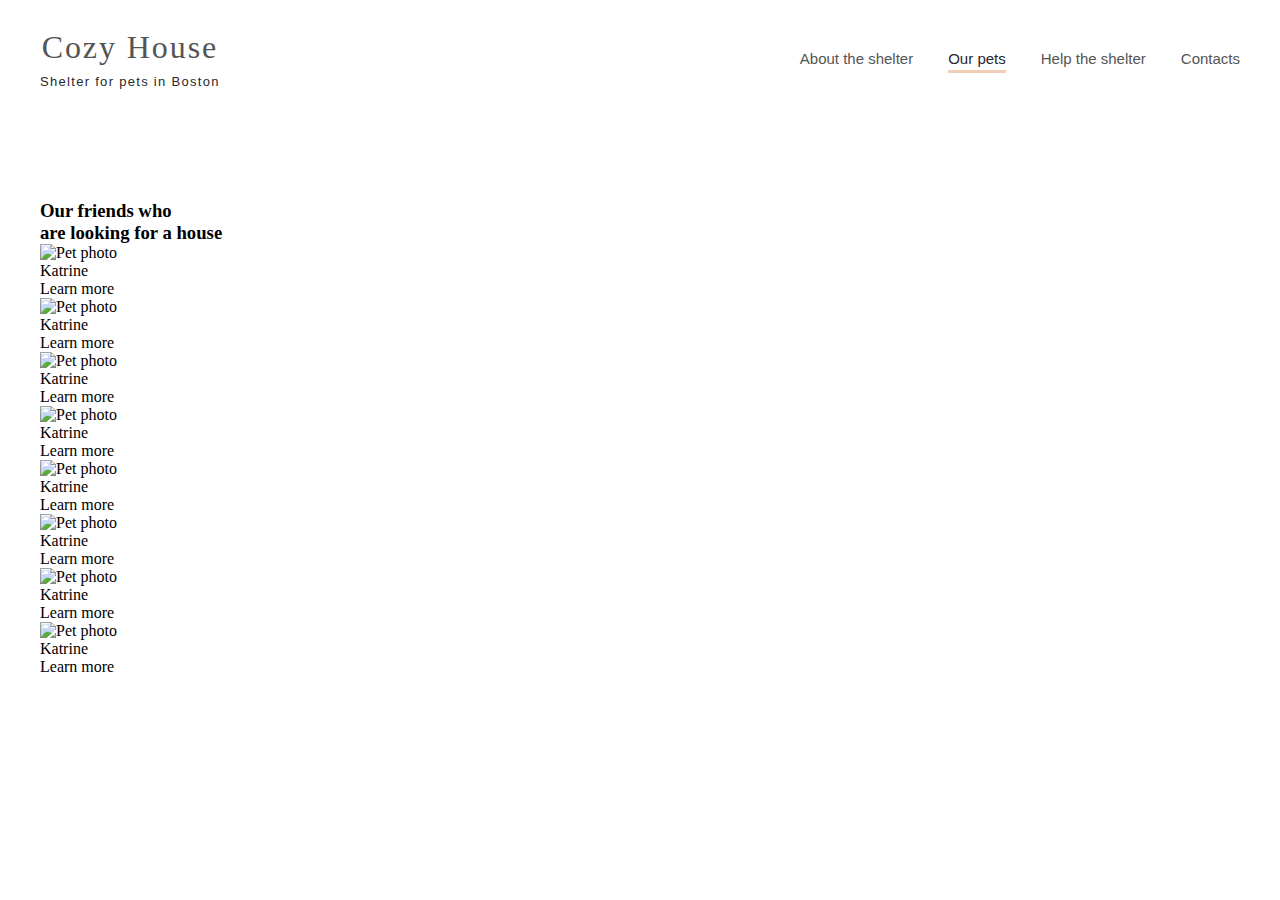
==== pages/pets/index.html @ a191750b "feat: html structure for section main add" ====
<!DOCTYPE html>
<html lang="en">
<head>
    <meta charset="UTF-8">
    <meta http-equiv="X-UA-Compatible" content="IE=edge">
    <meta name="viewport" content="width=device-width, initial-scale=1.0">
    <link href="style.css" rel="stylesheet">
    <title>Shelter</title>
</head>
<body>
    <header>
        <div class="logo">
            <h1><a href="#">Cozy House</a></h1>
            <p>Shelter for pets in Boston</p>
        </div>
        <nav>
            <ul><li><a href="../main/index.html#about">About the shelter</a></li><li><a class="highlited" href="#">Our pets</a></li><li><a href="../main/index.html#help">Help the shelter</a></li><li><a href="#contacts">Contacts</a></li></ul>
        </nav>
    </header>
    <main>
        <h3>Our friends who<br>are looking for a house</h3>
        <div class="cards-container">
            <div class="card">
                <img src="../../assets/images/" alt="Pet photo">
                <p>Katrine</p>
                <div class="learn-more-btn">Learn more</div>
            </div>
            <div class="card">
                <img src="../../assets/images/" alt="Pet photo">
                <p>Katrine</p>
                <div class="learn-more-btn">Learn more</div>
            </div>
            <div class="card">
                <img src="../../assets/images/" alt="Pet photo">
                <p>Katrine</p>
                <div class="learn-more-btn">Learn more</div>
            </div>
            <div class="card">
                <img src="../../assets/images/" alt="Pet photo">
                <p>Katrine</p>
                <div class="learn-more-btn">Learn more</div>
            </div>
            <div class="card">
                <img src="../../assets/images/" alt="Pet photo">
                <p>Katrine</p>
                <div class="learn-more-btn">Learn more</div>
            </div>
            <div class="card">
                <img src="../../assets/images/" alt="Pet photo">
                <p>Katrine</p>
                <div class="learn-more-btn">Learn more</div>
            </div>
            <div class="card">
                <img src="../../assets/images/" alt="Pet photo">
                <p>Katrine</p>
                <div class="learn-more-btn">Learn more</div>
            </div>
            <div class="card">
                <img src="../../assets/images/" alt="Pet photo">
                <p>Katrine</p>
                <div class="learn-more-btn">Learn more</div>
            </div>
        </div>
        <div class="buttons-container"></div>
    </main>
    <footer></footer>
</body>
</html>
---- pages/pets/style.css ----
:root {
    --font-primary: Georgia, 'Times New Roman', Times, serif;
    --font-secondary: Arial, Helvetica, sans-serif;
    --color-primary: #F1CDB3;    
    --color-dark-s: #CDCDCD;    
    --color-dark-m: #B2B2B2;
    --color-dark-l: #545454;
    --color-dark-xl: #4C4C4C;
    --color-dark-3xl: #292929;
    --color-light-s: #FAFAFA;
    --color-light-l: #F6F6F6;
}

* {
    box-sizing: border-box;
    margin: 0;
    padding: 0;
    list-style-type: none;    
}

header, main, footer {
    width: 1280px;
    margin: 0 auto;
}

section {
    width: 100%;
    padding: 0 40px;
}

a:link {
    text-decoration: none;
    color: var(--color-primary);
}

a:visited {
    text-decoration: none;
    color: var(--color-primary);
}

a:hover {
    text-decoration: none;
    color: var(--color-primary);
    text-shadow: 0 0 0.5em var(--color-dark-s);
}

a:active {
    text-decoration: none;
    color: var(--color-primary);
}

header {
    height: 120px;
    padding: 0 40px;
    display: flex;
    justify-content: space-between;
    align-items: center;
}

.logo {
    text-align: center;
}

h1 {
    font-family: var(--font-primary);
    font-size: 2rem;
    font-weight: 400;
    line-height: 110%;
    letter-spacing: 0.06em;
    margin-bottom: 10px;   
}

h1 a:link {
    color: var(--color-dark-l);
}

h1 a:visited {
    color: var(--color-dark-l);
}

h1 a:hover {
    color: var(--color-dark-m);    
}

h1 a:active {
    color: var(--color-dark-m);
}

.logo p {
    font-family: var(--font-secondary);
    font-size: 0.8125rem;
    font-weight: 400;
    color: var(--color-dark-3xl);
    line-height: 115%;
    letter-spacing: 0.1em;
}

nav {
    height: 27px;
}

nav li {
    display: inline-block;
    margin-right: 35px;
}

nav li:last-of-type {
    margin-right: 0;
}

nav li a:link {
    font-family: var(--font-secondary);
    font-size: 0.9375rem;
    font-weight: 400;
    color: var(--color-dark-l);
    line-height: 160%;
}

nav li a:visited {
    font-family: var(--font-secondary);
    font-size: 0.9375rem;
    font-weight: 400;
    color: var(--color-dark-l);
    line-height: 160%;
}

nav li a:hover {
    font-family: var(--font-secondary);
    font-size: 0.9375rem;
    font-weight: 400;
    color: var(--color-dark-m);
    line-height: 160%;
}

nav li a:active {
    font-family: var(--font-secondary);
    font-size: 0.9375rem;
    font-weight: 400;
    color: var(--color-dark-s);
    line-height: 160%;
}

.highlited:link, .highlited:visited, .highlited:hover, .highlited:active {
    color: var(--color-dark-3xl);
    border-bottom: 3px solid var(--color-primary);
    padding-bottom: 3px;
}

main {
    padding: 80px 40px 100px;
}
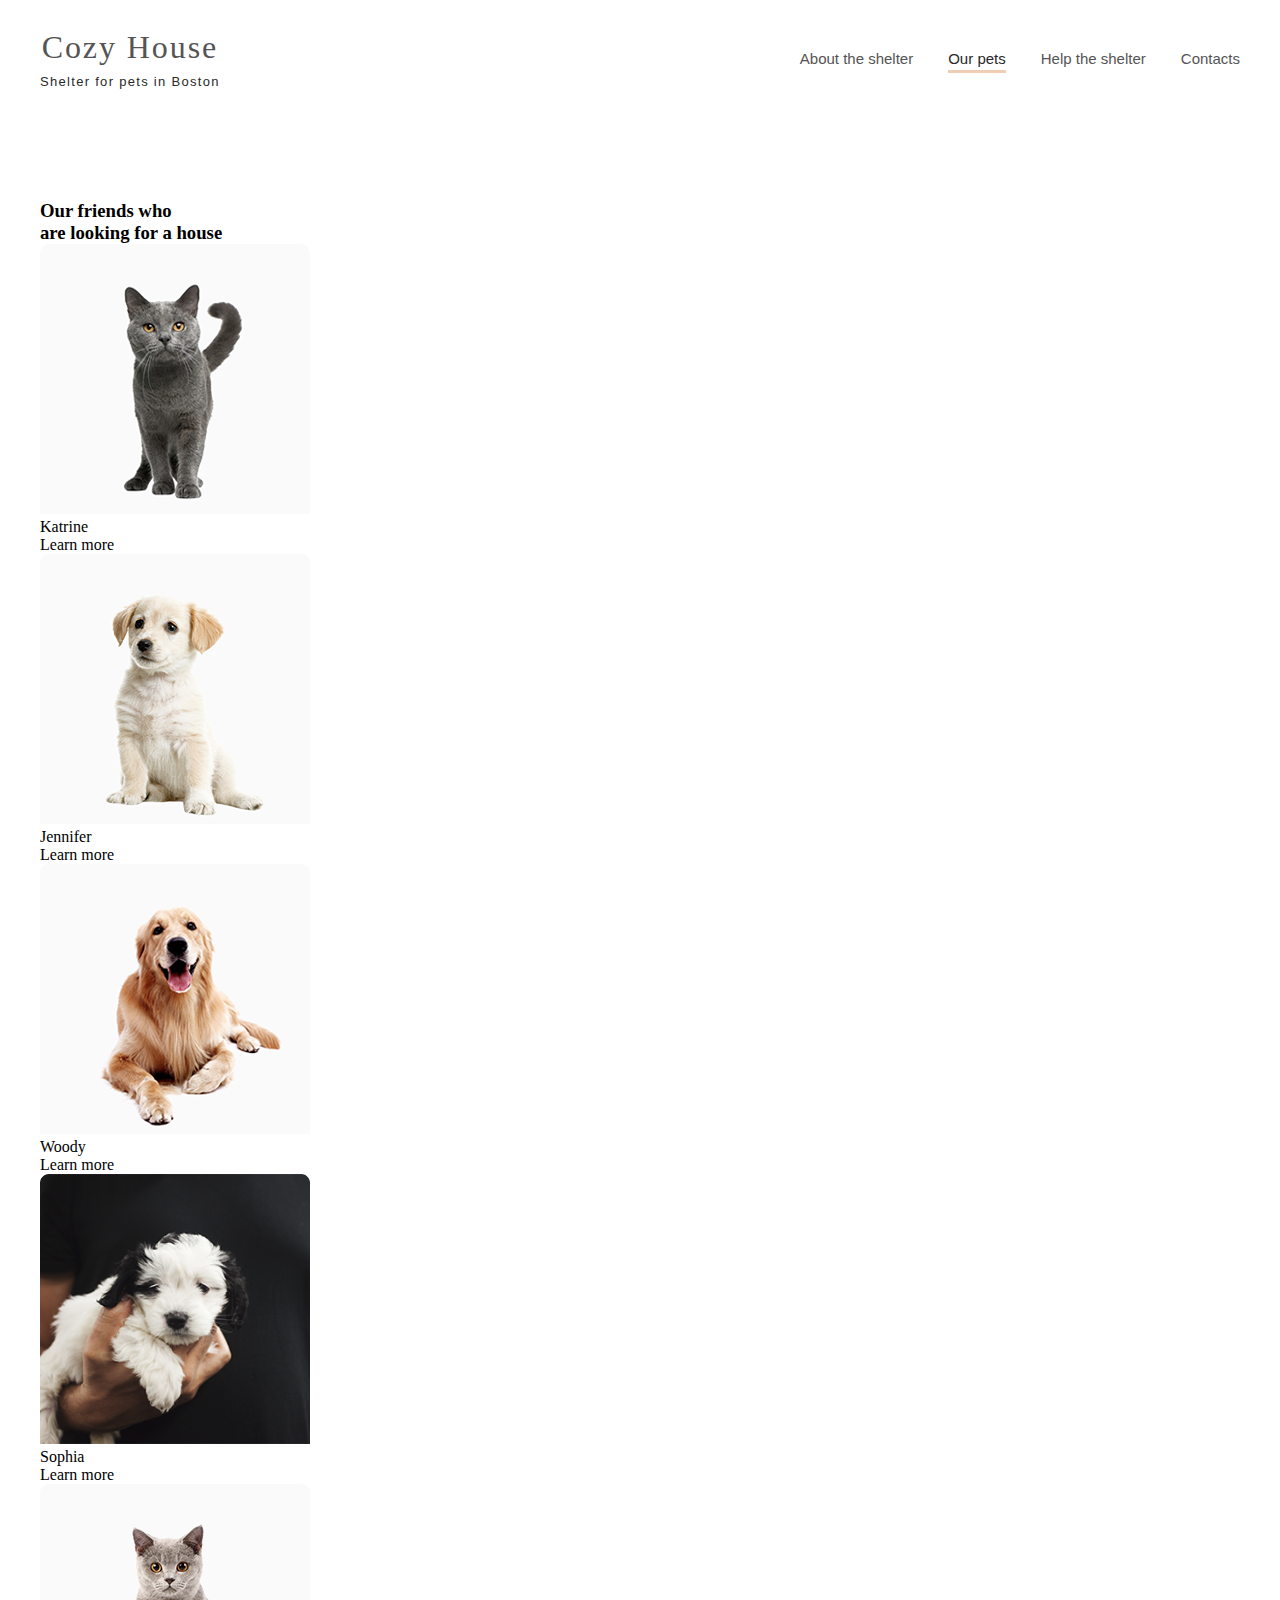
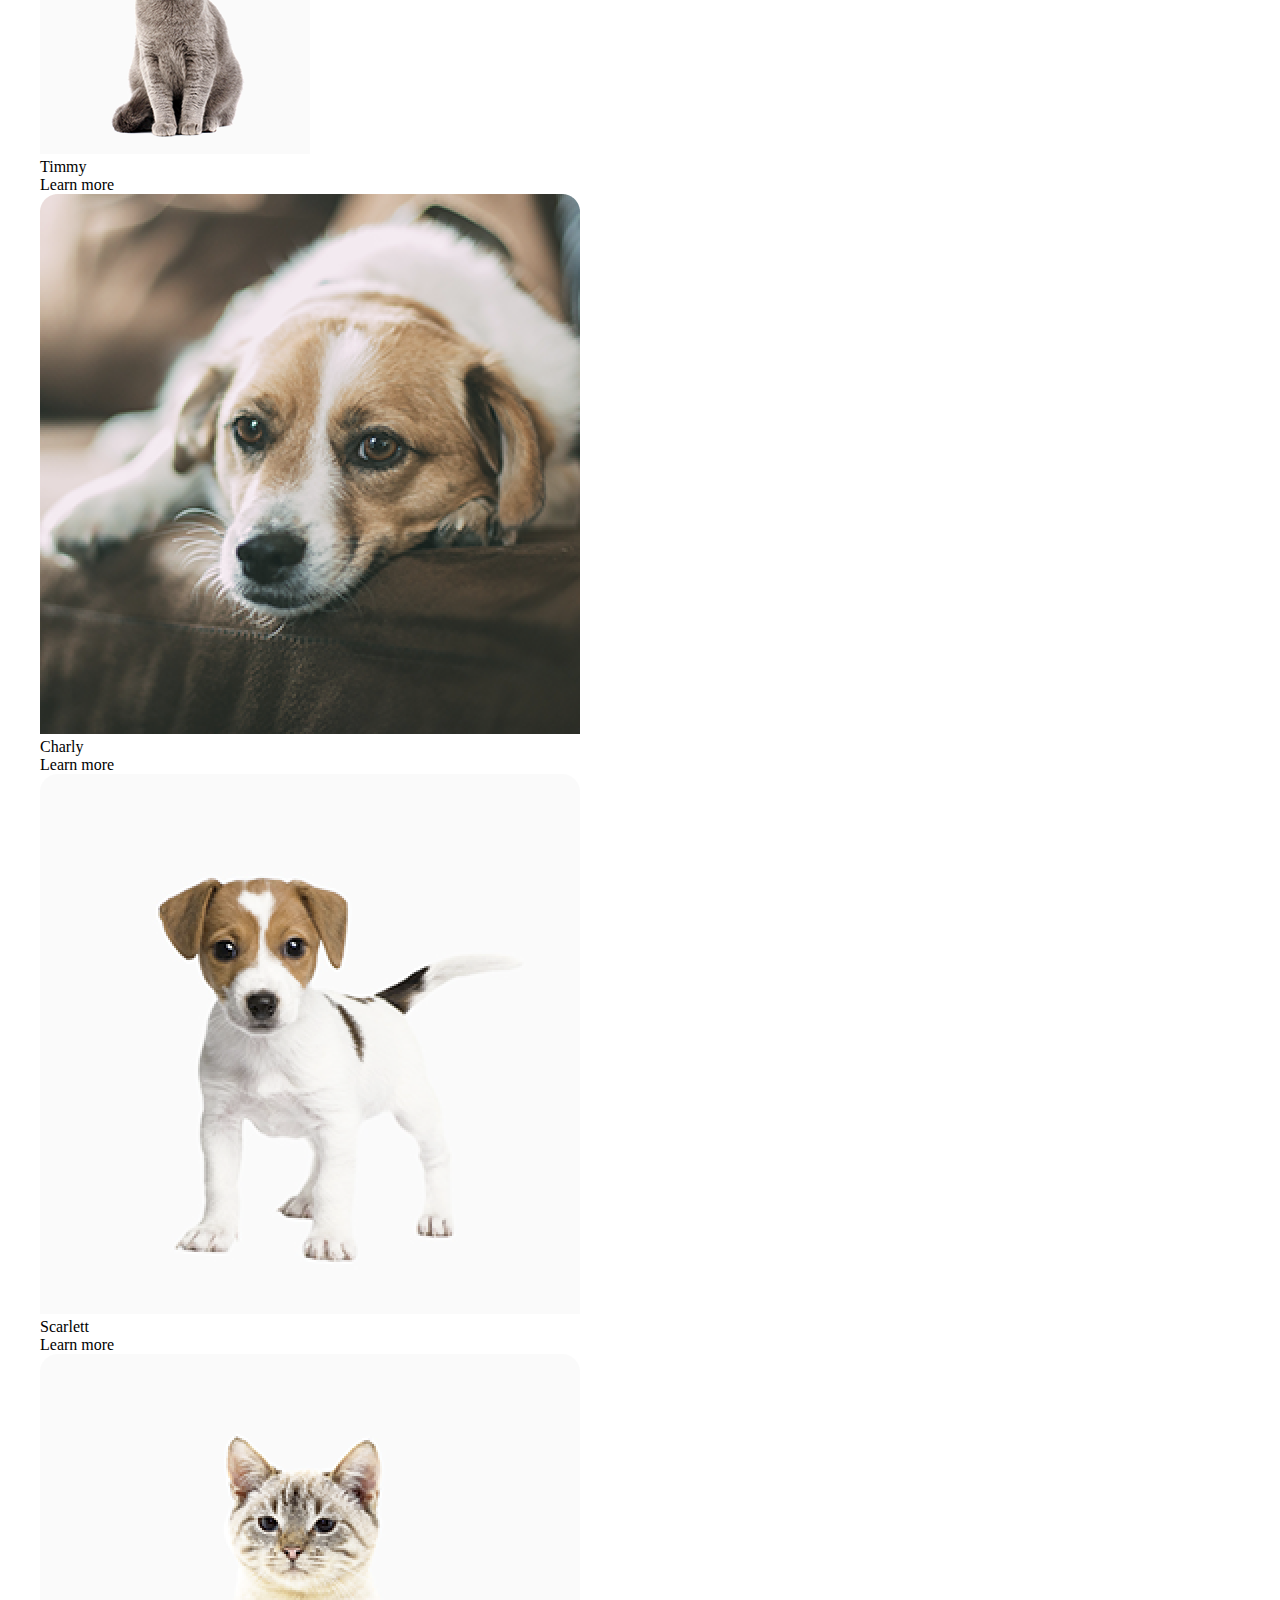
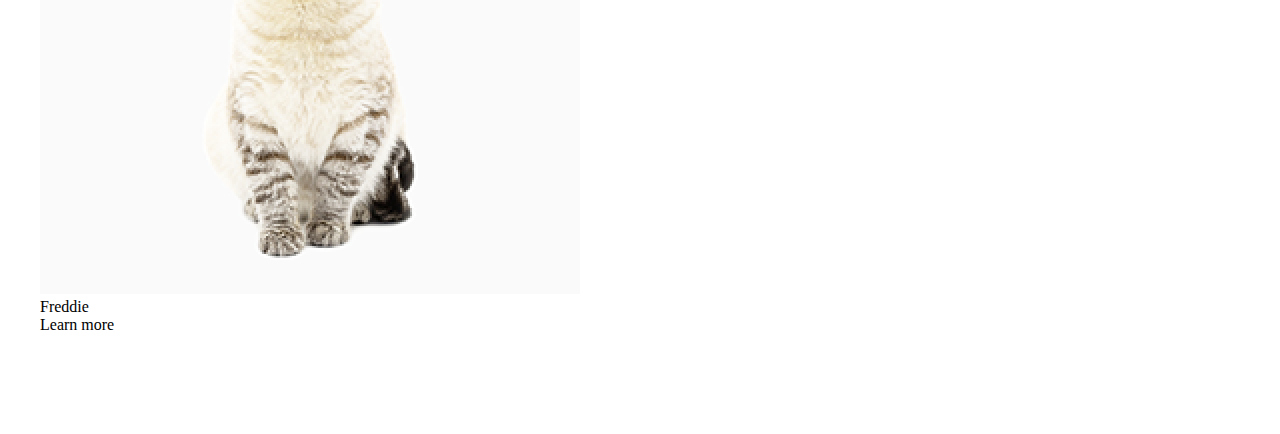
==== commit 08123a9b: "feat: pets photos add" ====
--- a/pages/pets/index.html
+++ b/pages/pets/index.html
@@ -21,43 +21,43 @@
         <h3>Our friends who<br>are looking for a house</h3>
         <div class="cards-container">
             <div class="card">
-                <img src="../../assets/images/" alt="Pet photo">
+                <img src="../../assets/images/pets-katerine.png" alt="Pet photo">
                 <p>Katrine</p>
                 <div class="learn-more-btn">Learn more</div>
             </div>
             <div class="card">
-                <img src="../../assets/images/" alt="Pet photo">
-                <p>Katrine</p>
+                <img src="../../assets/images/pets-jennifer.png" alt="Pet photo">
+                <p>Jennifer</p>
                 <div class="learn-more-btn">Learn more</div>
             </div>
             <div class="card">
-                <img src="../../assets/images/" alt="Pet photo">
-                <p>Katrine</p>
+                <img src="../../assets/images/pets-woody.png" alt="Pet photo">
+                <p>Woody</p>
                 <div class="learn-more-btn">Learn more</div>
             </div>
             <div class="card">
-                <img src="../../assets/images/" alt="Pet photo">
-                <p>Katrine</p>
+                <img src="../../assets/images/pets-sophia.png" alt="Pet photo">
+                <p>Sophia</p>
                 <div class="learn-more-btn">Learn more</div>
             </div>
             <div class="card">
-                <img src="../../assets/images/" alt="Pet photo">
-                <p>Katrine</p>
+                <img src="../../assets/images/pets-timmy.png" alt="Pet photo">
+                <p>Timmy</p>
                 <div class="learn-more-btn">Learn more</div>
             </div>
             <div class="card">
-                <img src="../../assets/images/" alt="Pet photo">
-                <p>Katrine</p>
+                <img src="../../assets/images/pets-charly.png" alt="Pet photo">
+                <p>Charly</p>
                 <div class="learn-more-btn">Learn more</div>
             </div>
             <div class="card">
-                <img src="../../assets/images/" alt="Pet photo">
-                <p>Katrine</p>
+                <img src="../../assets/images/pets-scarlett.png" alt="Pet photo">
+                <p>Scarlett</p>
                 <div class="learn-more-btn">Learn more</div>
             </div>
             <div class="card">
-                <img src="../../assets/images/" alt="Pet photo">
-                <p>Katrine</p>
+                <img src="../../assets/images/pets-freddie.png" alt="Pet photo">
+                <p>Freddie</p>
                 <div class="learn-more-btn">Learn more</div>
             </div>
         </div>
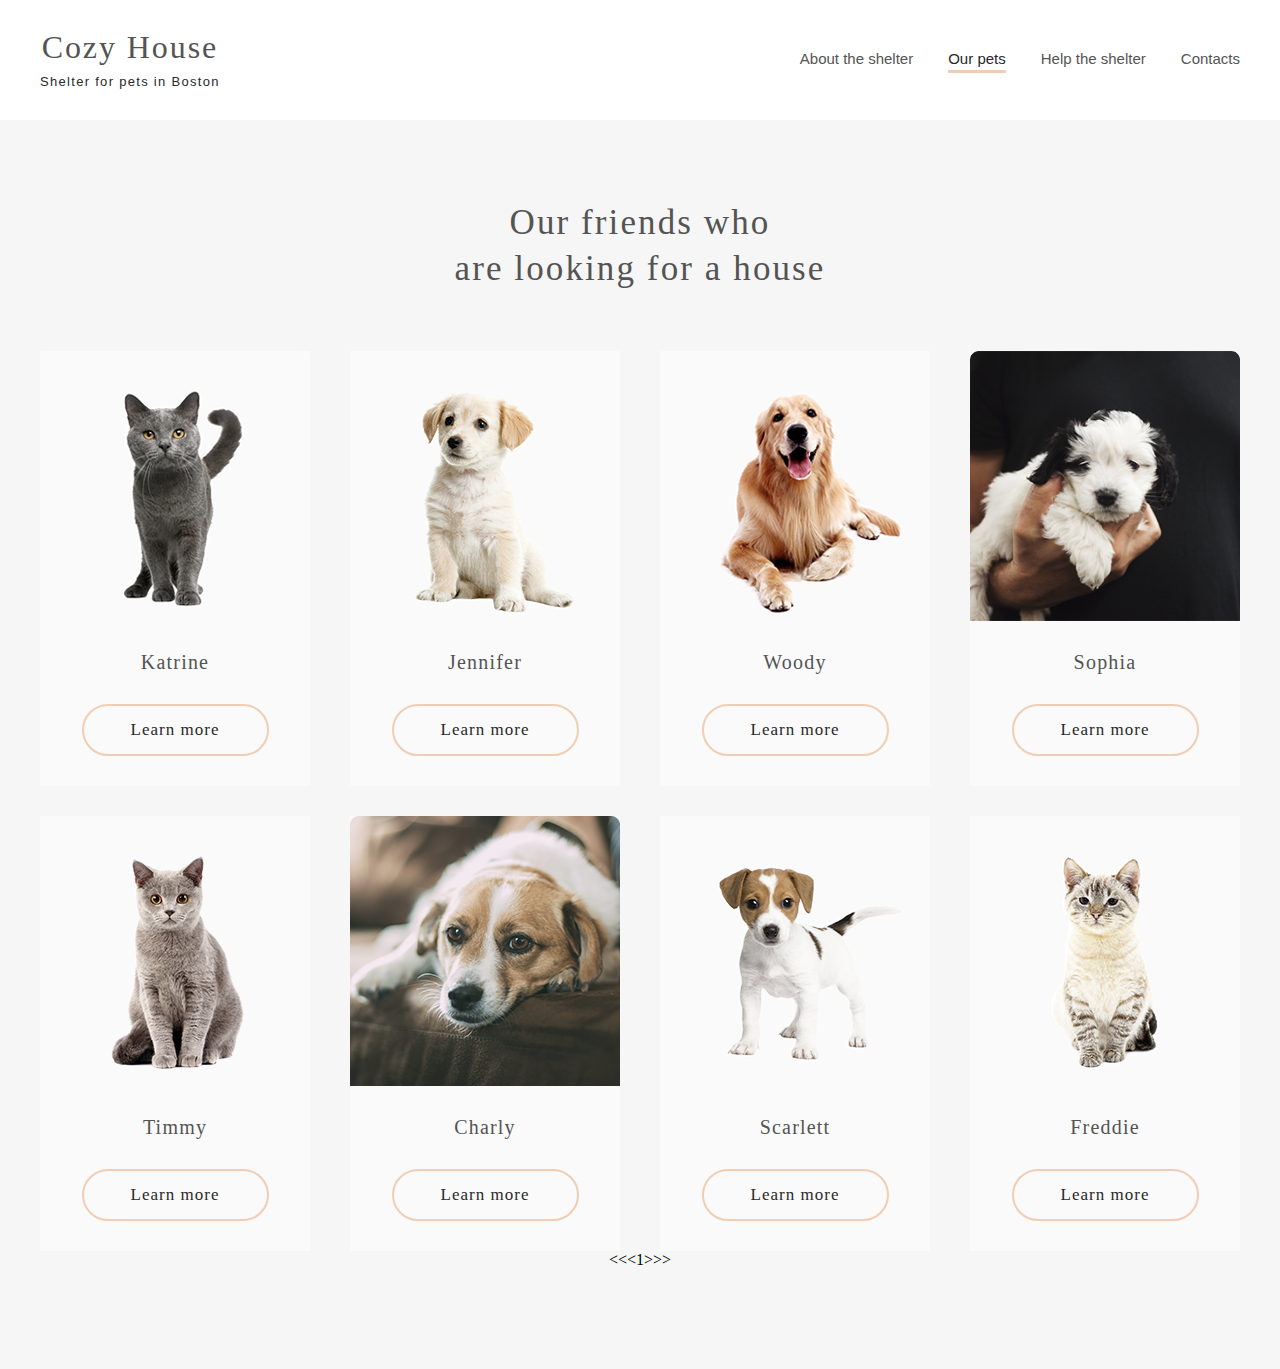
==== commit f132c769: "feat: cards with pets style add" ====
--- a/pages/pets/index.html
+++ b/pages/pets/index.html
@@ -61,7 +61,13 @@
                 <div class="learn-more-btn">Learn more</div>
             </div>
         </div>
-        <div class="buttons-container"></div>
+        <div class="buttons-container">
+            <div class="slider-nav-button begining">&lt;&lt;</div>
+            <div class="slider-nav-button previous">&lt;</div>
+            <div class="slider-nav-button page-num">1</div>
+            <div class="slider-nav-button next">&gt;</div>
+            <div class="slider-nav-button end">&gt;&gt;</div>
+        </div>
     </main>
     <footer></footer>
 </body>
--- a/pages/pets/style.css
+++ b/pages/pets/style.css
@@ -147,5 +147,74 @@
 }
 
 main {
+    display: flex;
+    flex-direction: column;
+    align-items: center;
+    justify-content: center;
     padding: 80px 40px 100px;
+    background-color: var(--color-light-l);
+}
+
+h3 {
+    text-align: center;
+    margin-bottom: 60px;font-family: var(--font-primary);
+    font-weight: 400;
+    font-size: 2.1875rem;
+    color: var(--color-dark-l);
+    line-height: 130%;
+    letter-spacing: 0.06em;
+}
+
+.cards-container {
+    display: flex;
+    flex-wrap: wrap;
+    column-gap: 40px;
+    row-gap: 30px;
+}
+
+.card {
+    display: flex;
+    flex-direction: column;
+    align-items: center;
+    justify-content: center;
+    background-color: var(--color-light-s);
+}
+
+.card img {
+    width: 270px;
+    height: 270px;
+    margin-bottom: 30px;
+}
+
+.card p {    
+    margin-bottom: 30px;
+    font-family: var(--font-primary);
+    font-weight: 400;
+    font-size: 1.25rem;
+    color: var(--color-dark-l);
+    line-height: 115%;
+    letter-spacing: 0.06em;
+}
+
+.learn-more-btn {
+    width: 187px;
+    height: 52px;
+    font-family: var(--font-primary);
+    font-weight: 400;
+    font-size: 1.0625rem;    
+    line-height: 130%;    
+    letter-spacing: 0.06em;    
+    color: var(--color-dark-3xl);    
+    border: 2px solid var(--color-primary);
+    background-color: var(--color-light-s);
+    border-radius: 100px;
+    margin-bottom: 1.875rem;
+    cursor: pointer;
+    display: flex;
+    justify-content: center;
+    align-items: center;
+}
+
+.buttons-container {
+    display: flex;
 }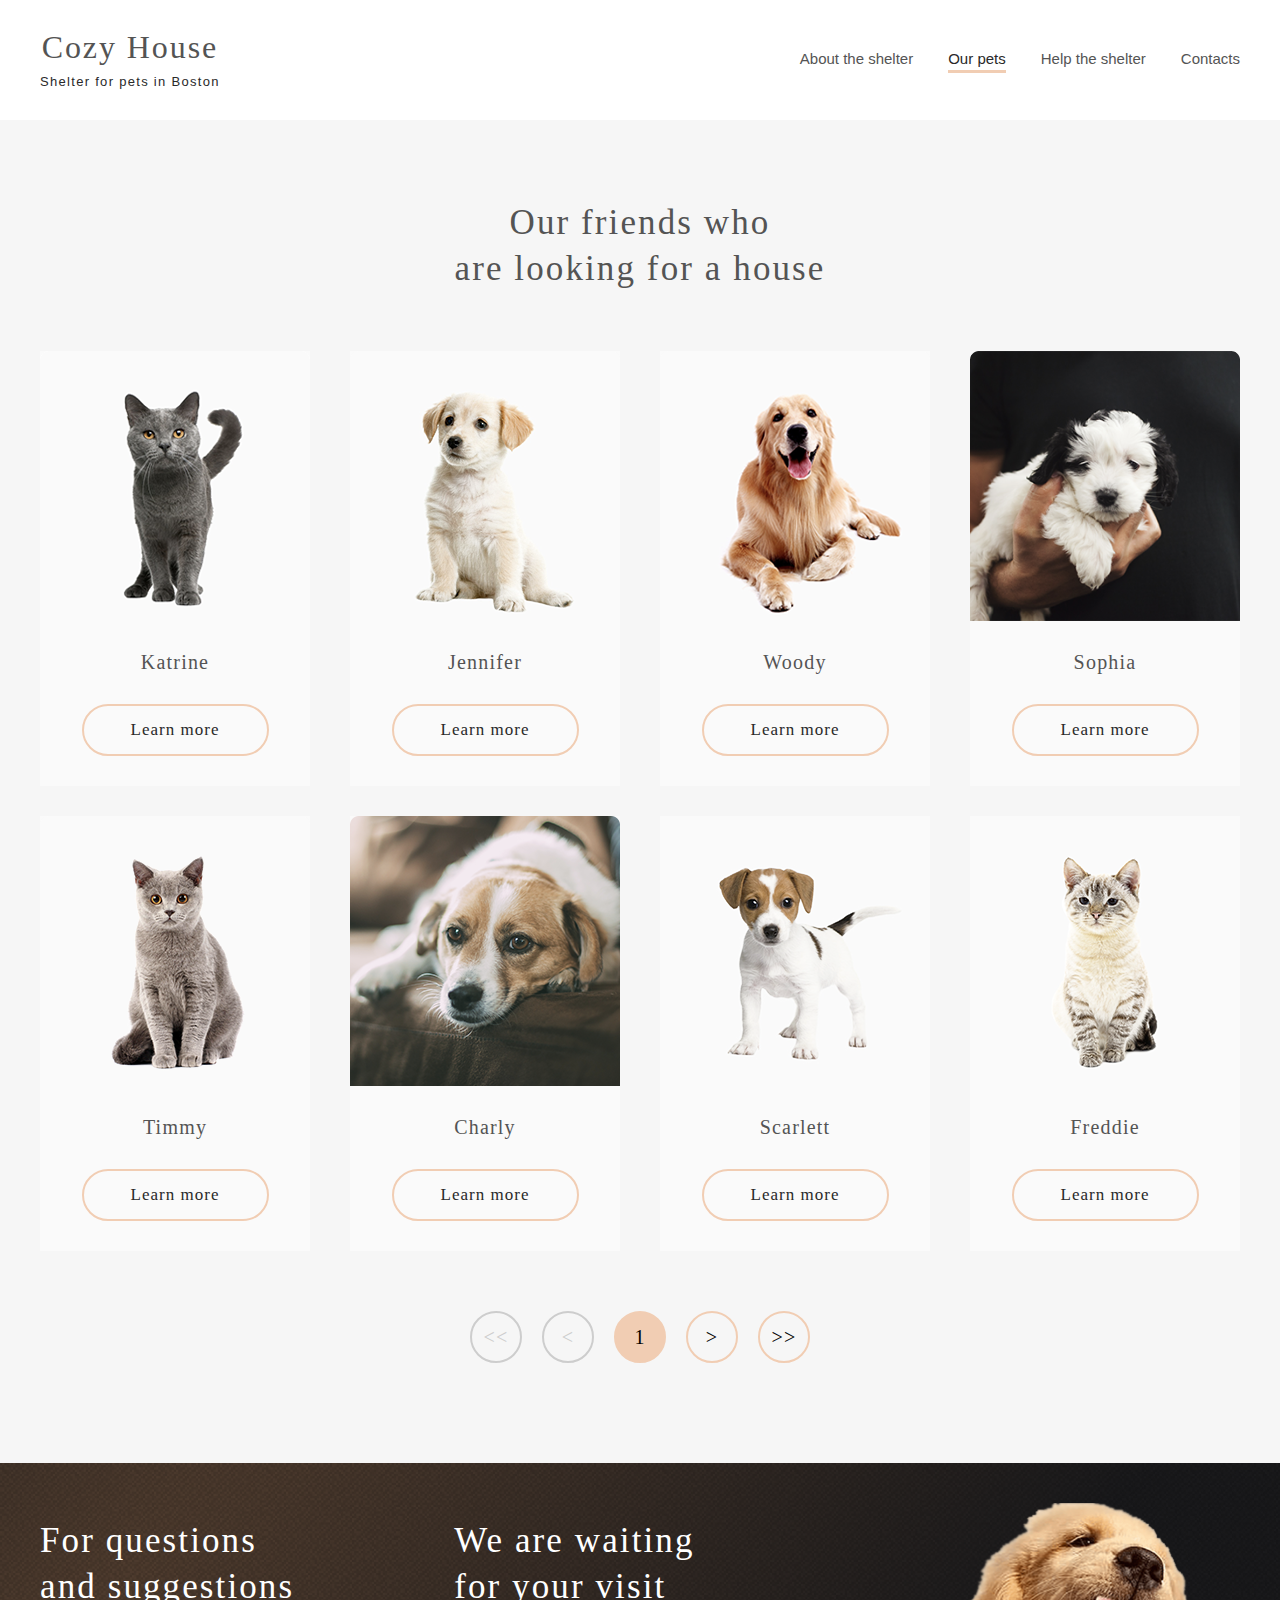
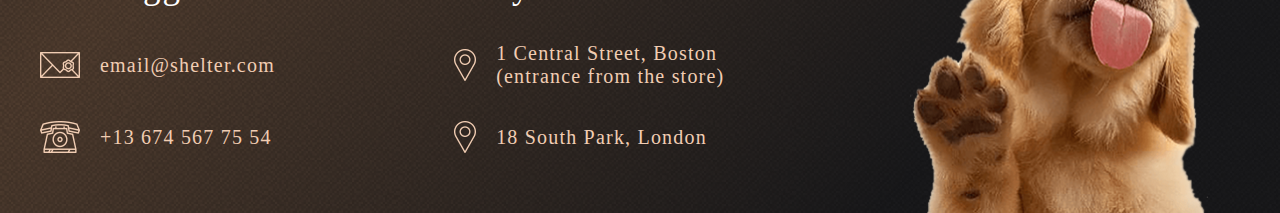
==== commit 39bd93d3: "feat: styles add to all sections" ====
--- a/pages/pets/index.html
+++ b/pages/pets/index.html
@@ -14,7 +14,7 @@
             <p>Shelter for pets in Boston</p>
         </div>
         <nav>
-            <ul><li><a href="../main/index.html#about">About the shelter</a></li><li><a class="highlited" href="#">Our pets</a></li><li><a href="../main/index.html#help">Help the shelter</a></li><li><a href="#contacts">Contacts</a></li></ul>
+            <ul><li><a href="../main/index.html">About the shelter</a></li><li><a class="highlited" href="#">Our pets</a></li><li><a href="../main/index.html#help">Help the shelter</a></li><li><a href="#contacts">Contacts</a></li></ul>
         </nav>
     </header>
     <main>
@@ -62,13 +62,37 @@
             </div>
         </div>
         <div class="buttons-container">
-            <div class="slider-nav-button begining">&lt;&lt;</div>
-            <div class="slider-nav-button previous">&lt;</div>
+            <div class="slider-nav-button begining disabled" >&lt;&lt;</div>
+            <div class="slider-nav-button previous disabled" >&lt;</div>
             <div class="slider-nav-button page-num">1</div>
             <div class="slider-nav-button next">&gt;</div>
             <div class="slider-nav-button end">&gt;&gt;</div>
         </div>
     </main>
-    <footer></footer>
+    <footer>
+        <div id="contacts" class="contacts">
+            <h3 class="questions">For questions<br>and suggestions</h3>
+            <div class="email">
+                <img src="../../assets/icons/mail.png" alt="mail icon">
+                <h4><a href="mailto:email@shelter.com">email@shelter.com</a></h4>
+            </div>
+            <div class="phone">
+                <img src="../../assets/icons/phone.png" alt="phone icon">
+                <h4><a href="tel:+136745677554">+13 674 567 75 54</a></h4>
+            </div>
+        </div>
+        <div class="location">
+            <h3 class="locations">We are waiting<br>for your visit</h3>
+            <div class="address">
+                <img src="../../assets/icons/location-dot.png" alt="location dot">
+                <h4 class="boston"><a href="https://maps.google.com">1 Central Street, Boston (entrance from the store)</a></h4>
+            </div>
+            <div class="address">
+                <img src="../../assets/icons/location-dot.png" alt="location dot">
+                <h4><a href="https://maps.google.com">18 South Park, London</a></h4>
+            </div>
+        </div>
+        <img class="footer-puppy" src="../../assets/images/footer-puppy.png" alt="Footer puppy photo">
+    </footer>
 </body>
 </html>--- a/pages/pets/style.css
+++ b/pages/pets/style.css
@@ -170,6 +170,7 @@
     flex-wrap: wrap;
     column-gap: 40px;
     row-gap: 30px;
+    margin-bottom: 60px;
 }
 
 .card {
@@ -178,6 +179,17 @@
     align-items: center;
     justify-content: center;
     background-color: var(--color-light-s);
+    transition: all 0.5s;
+}
+
+.card:hover {
+    background-color: #FFFFFF;
+    box-shadow: 0 0 0.5em var(--color-dark-s);       
+}
+
+.card:hover .learn-more-btn {
+    border: 4px solid var(--color-primary);
+    background-color: #FFFFFF;
 }
 
 .card img {
@@ -215,6 +227,141 @@
     align-items: center;
 }
 
+.learn-more-btn:hover {    
+    box-shadow: 0 0 0.5em var(--color-dark-s);    
+}
 .buttons-container {
     display: flex;
+    column-gap: 20px;
+}
+
+.slider-nav-button {
+    width: 52px;
+    height: 52px;
+    display: flex;
+    justify-content: center;
+    align-items: center;    
+    border: 2px solid var(--color-dark-s);
+    border-radius: 50%;
+    font-family: var(--font-primary);
+    font-size: 1.25rem;
+    line-height: 115%;
+    letter-spacing: 0.06em;
+    text-align: center;
+    color: var(--color-dark-s);
+    cursor: pointer;
+}
+
+.slider-nav-button:hover {
+    background-color: #FFFFFF;
+    box-shadow: 0 0 0.5em var(--color-dark-s);
+}
+
+.disabled:hover {
+    background-color: var(--color-light-s);    
+    cursor: not-allowed;
+}
+
+.page-num, .next, .end {
+    border-color: var(--color-primary);
+    color: black;
+}
+
+.page-num {
+    background-color: var(--color-primary);
+}
+
+footer {
+    padding: 40px 40px 0;
+    background-image: url(../../assets/images/background-gradient.png);
+    background-size: cover;
+    display: flex;
+    align-items: flex-end;    
+    column-gap: 160px;
+    line-height: 0;      
+}
+
+footer h3 {
+    color: #FFFFFF;
+    text-align: left;
+    margin-bottom: 0;
+}
+
+footer h4 {
+    display: inline-block;
+    margin: 0;
+}
+
+footer a:link {
+    font-family: var(--font-primary);
+    font-size: 1.25rem;
+    font-weight: 400;
+    color: var(--color-primary);
+    line-height: 115%;
+    letter-spacing: 0.06em;
+}
+
+footer a:visited {
+    font-family: var(--font-primary);
+    font-size: 1.25rem;
+    font-weight: 400;
+    color: var(--color-primary);
+    line-height: 115%;
+    letter-spacing: 0.06em;
+}
+
+footer a:hover {
+    font-family: var(--font-primary);
+    font-size: 1.25rem;
+    font-weight: 400;
+    color: var(--color-primary);
+    line-height: 115%;
+    letter-spacing: 0.06em;
+}
+
+footer a:active {
+    font-family: var(--font-primary);
+    font-size: 1.25rem;
+    font-weight: 400;
+    color: var(--color-primary);
+    line-height: 115%;
+    letter-spacing: 0.06em;
+}
+
+.contacts, .location {
+    align-items: center;
+    margin-bottom: 60px;
+    display: flex;
+    flex-direction: column;
+    align-items: flex-start;
+}
+
+.contacts {
+    row-gap: 43px;   
+}
+
+.location {
+    row-gap: 33px;
+}
+
+.boston {
+    width: 253px;
+}
+.contacts img {
+    width: 40px;
+}
+
+.location img {
+    width: 22px;
+}
+
+.email, .phone, .address {
+    display: flex;
+    column-gap: 20px;
+    align-items: center;
+}
+
+.footer-puppy {
+    width: 300px;
+    height: 310px;
 }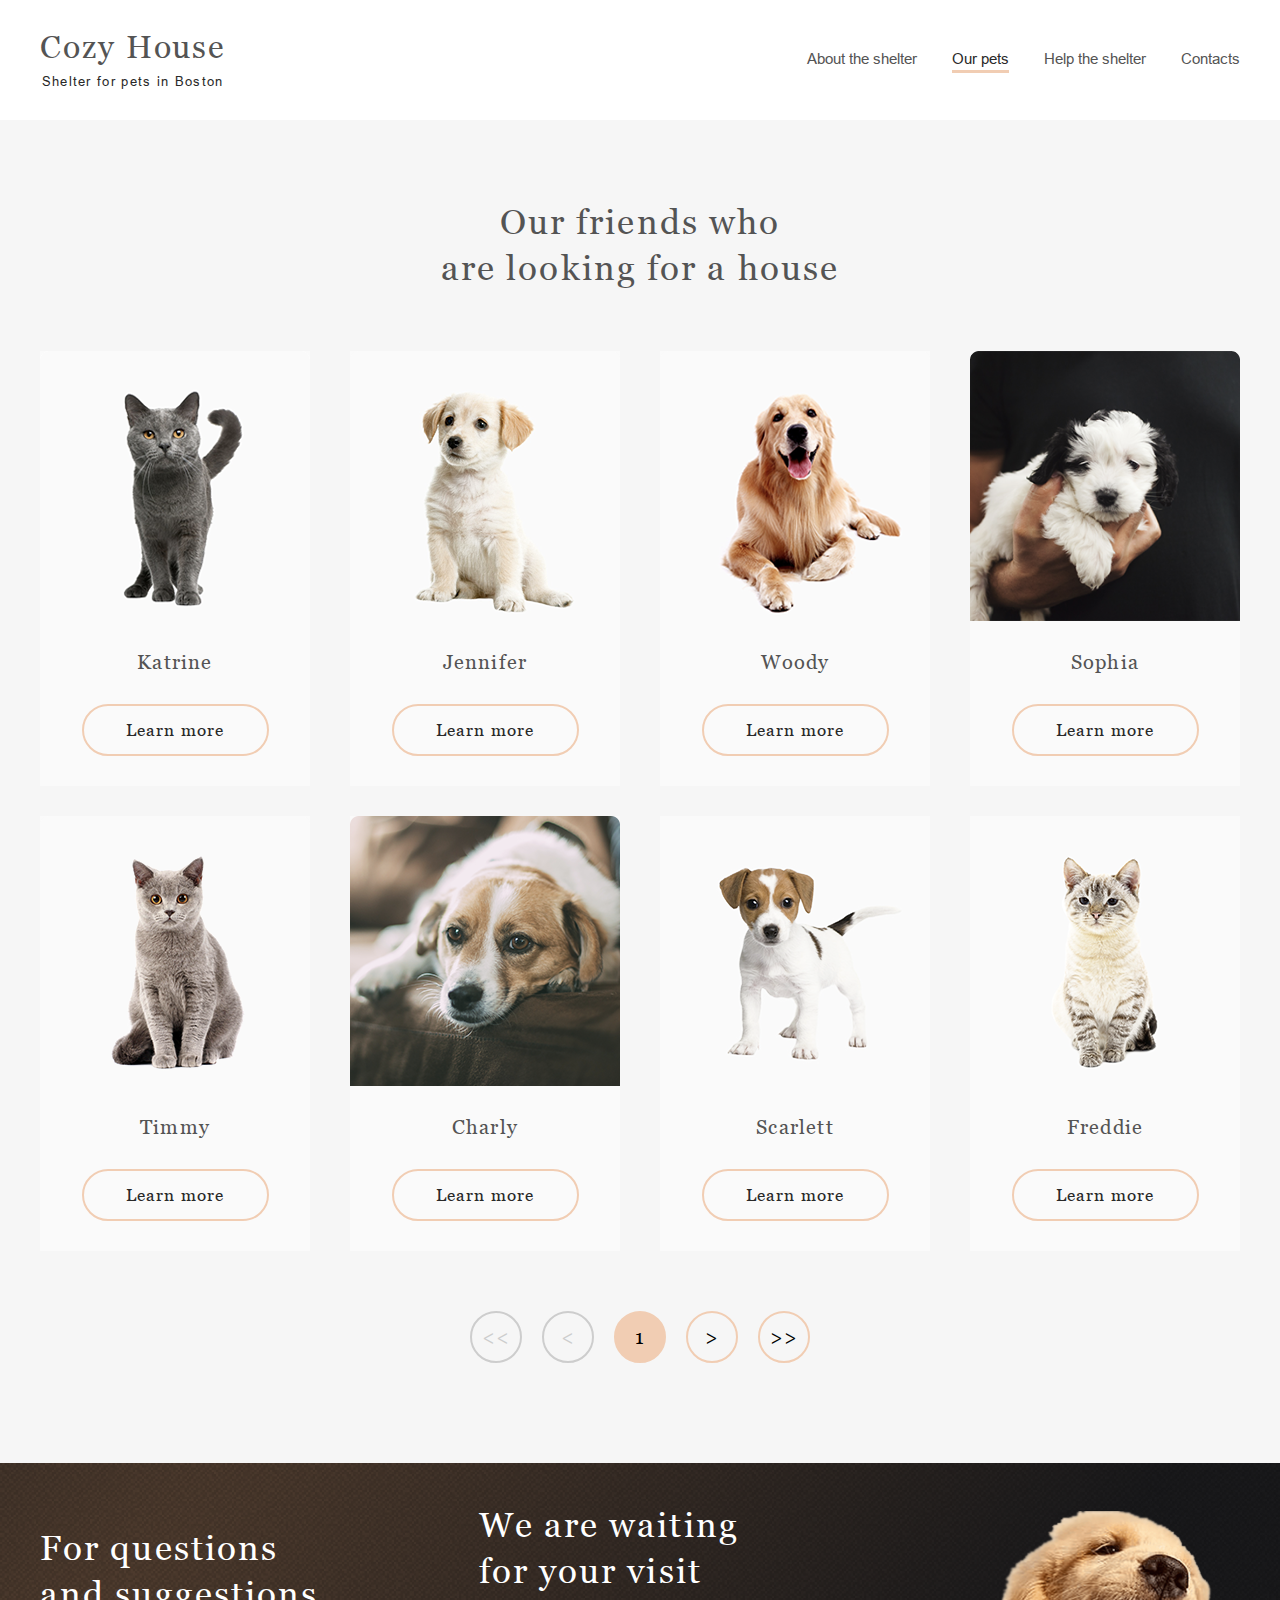
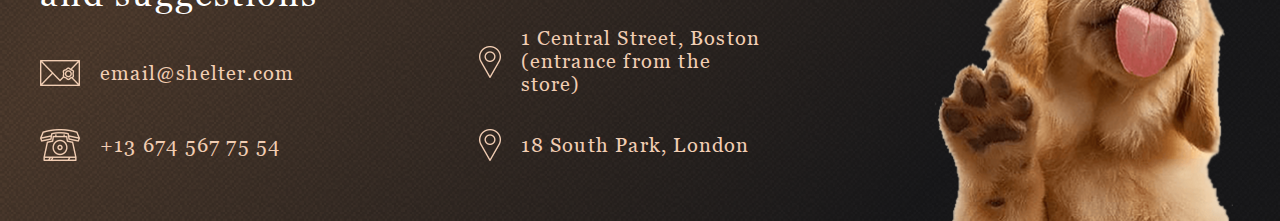
==== commit 6c249eb7: "feat: add 768-1280px resolution layout" ====
--- a/pages/pets/index.html
+++ b/pages/pets/index.html
@@ -18,7 +18,7 @@
         </nav>
     </header>
     <main>
-        <h3>Our friends who<br>are looking for a house</h3>
+        <h3 class="friends-h3">Our friends who<br>are looking for a house</h3>
         <div class="cards-container">
             <div class="card">
                 <img src="../../assets/images/pets-katerine.png" alt="Pet photo">
--- a/pages/pets/style.css
+++ b/pages/pets/style.css
@@ -1,3 +1,17 @@
+@font-face {
+    font-family: Georgia;
+    src: url(../../assets/fonts/Georgia/Georgia.ttf);
+    font-weight: normal;
+    font-style: normal;
+  }
+
+  @font-face {
+    font-family: Arial;
+    src: url(../../assets/fonts/Arial/ArialMT.ttf);
+    font-weight: normal;
+    font-style: normal;
+  }
+
 :root {
     --font-primary: Georgia, 'Times New Roman', Times, serif;
     --font-secondary: Arial, Helvetica, sans-serif;
@@ -23,10 +37,6 @@
     margin: 0 auto;
 }
 
-section {
-    width: 100%;
-    padding: 0 40px;
-}
 
 a:link {
     text-decoration: none;
@@ -186,7 +196,7 @@
     background-color: #FFFFFF;
     box-shadow: 0 0 0.5em var(--color-dark-s);       
 }
-
+    
 .card:hover .learn-more-btn {
     border: 4px solid var(--color-primary);
     background-color: #FFFFFF;
@@ -261,7 +271,7 @@
     background-color: var(--color-light-s);    
     cursor: not-allowed;
 }
-
+    
 .page-num, .next, .end {
     border-color: var(--color-primary);
     color: black;
@@ -318,7 +328,7 @@
     line-height: 115%;
     letter-spacing: 0.06em;
 }
-
+    
 footer a:active {
     font-family: var(--font-primary);
     font-size: 1.25rem;
@@ -364,4 +374,35 @@
 .footer-puppy {
     width: 300px;
     height: 310px;
+}
+
+
+@media screen and (max-width: 1279px) {
+    header, main, footer {
+        width: 100%;       
+    }
+
+    header {
+        padding: 30px;
+    }
+
+    main {
+        padding: 80px 94px 76px;
+    }
+
+    .friends-h3 {
+        margin-bottom: 30px;
+    }
+
+    footer {
+        padding: 30px 64px 0;
+        column-gap: 61px;
+        flex-wrap: wrap;
+        justify-content: center;
+    }
+  
+    .contacts, .location {
+        margin-bottom: 65px;
+    }
+
 }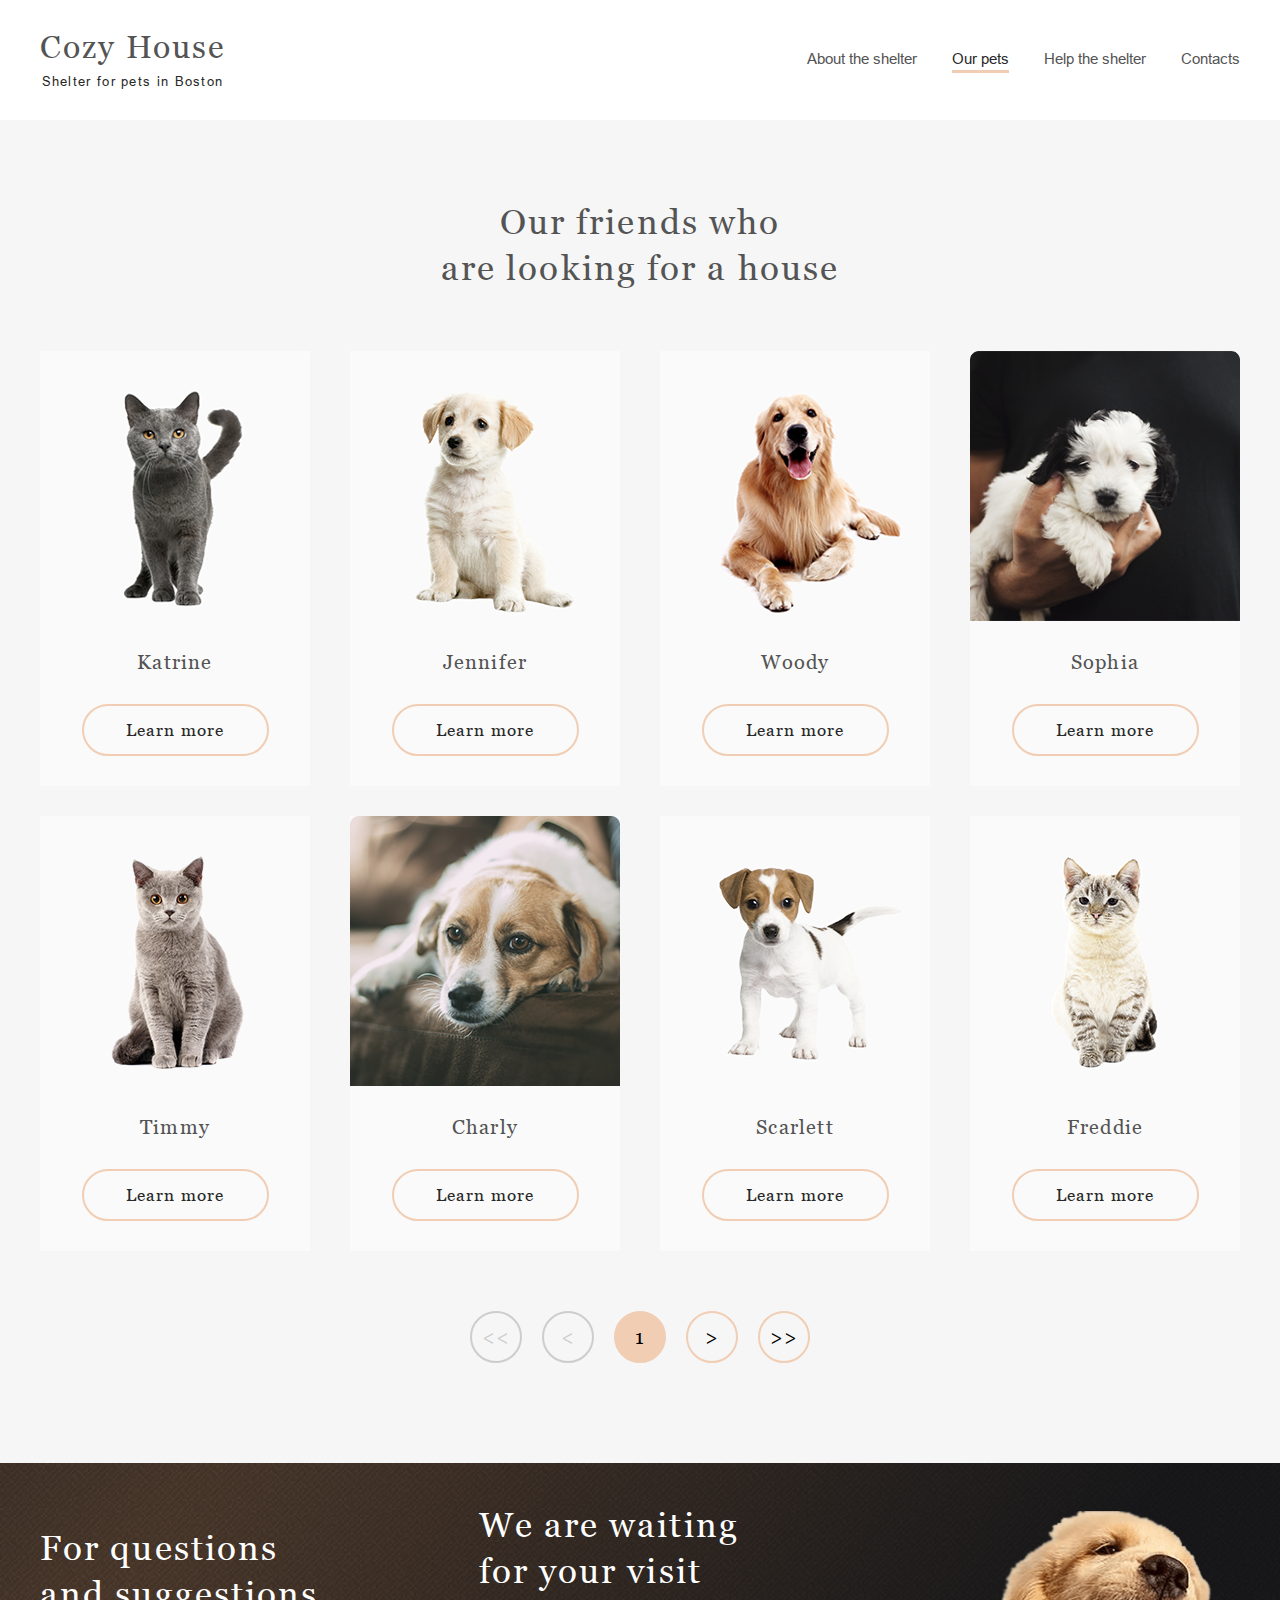
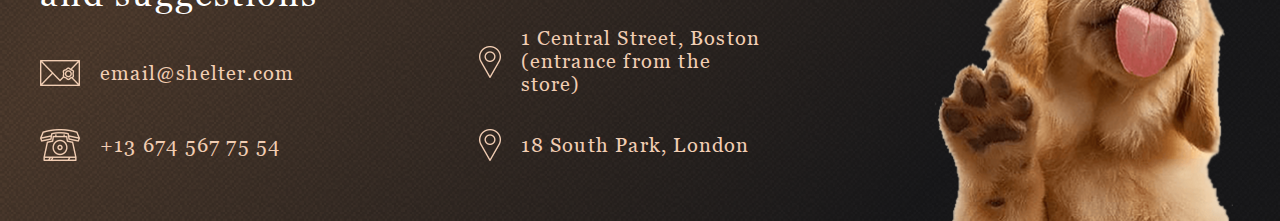
==== commit b4f1b898: "feat: add 320-768px layout" ====
--- a/pages/pets/index.html
+++ b/pages/pets/index.html
@@ -14,6 +14,7 @@
             <p>Shelter for pets in Boston</p>
         </div>
         <nav>
+            <img id="burger" class="burger" src="../../assets/icons/burger-ico.png" alt="burger menu icon">
             <ul><li><a href="../main/index.html">About the shelter</a></li><li><a class="highlited" href="#">Our pets</a></li><li><a href="../main/index.html#help">Help the shelter</a></li><li><a href="#contacts">Contacts</a></li></ul>
         </nav>
     </header>
--- a/pages/pets/style.css
+++ b/pages/pets/style.css
@@ -3,14 +3,14 @@
     src: url(../../assets/fonts/Georgia/Georgia.ttf);
     font-weight: normal;
     font-style: normal;
-  }
-
-  @font-face {
+}
+
+@font-face {
     font-family: Arial;
     src: url(../../assets/fonts/Arial/ArialMT.ttf);
     font-weight: normal;
     font-style: normal;
-  }
+}
 
 :root {
     --font-primary: Georgia, 'Times New Roman', Times, serif;
@@ -73,7 +73,7 @@
 
 h1 {
     font-family: var(--font-primary);
-    font-size: 2rem;
+    font-size: 1.98rem;
     font-weight: 400;
     line-height: 110%;
     letter-spacing: 0.06em;
@@ -107,6 +107,10 @@
 
 nav {
     height: 27px;
+}
+
+.burger {
+    display: none;
 }
 
 nav li {
@@ -267,8 +271,9 @@
     box-shadow: 0 0 0.5em var(--color-dark-s);
 }
 
-.disabled:hover {
-    background-color: var(--color-light-s);    
+.disabled:hover {    
+    background-color: var(--color-light-l);
+    box-shadow: none;
     cursor: not-allowed;
 }
     
@@ -376,13 +381,87 @@
     height: 310px;
 }
 
-
-@media screen and (max-width: 1279px) {
+@media screen and (max-width: 767px) {
     header, main, footer {
         width: 100%;       
     }
 
     header {
+        padding: 30px 10px;
+    }
+
+    .burger {
+        display: block;
+        width: 30px;
+        height: 22px;
+        margin: 0 43px;
+    }
+
+    nav ul {
+        display: none;
+    }
+
+    main {
+        padding: 42px 10px;
+    }
+
+    .friends-h3 {
+        font-size: 25px;
+        margin-bottom: 42px;
+    }
+
+    .cards-container {
+        justify-content: center;
+        margin-bottom: 42px;
+    }
+
+    .card:nth-of-type(4), .card:nth-of-type(5), .card:nth-of-type(6), .card:nth-of-type(7), .card:nth-of-type(8) {
+        display: none;
+    }
+
+    .buttons-container {
+        column-gap: 10px;
+    }
+
+    footer {
+        flex-direction: column;        
+        align-items: center;
+        padding: 30px 10px 0;
+    }
+
+    .contacts, .location {        
+        margin-bottom: 40px;
+        text-align: center;
+        align-items: center;
+    }
+
+    .location {
+        row-gap: 40px;
+    }
+
+    footer h3 {
+        text-align: center;
+        font-size: 25px;
+    }
+
+    .address {
+        width: 100%;
+    }
+
+    .footer-puppy {
+        width: 260px;
+        height: 269px;
+    }
+
+}
+
+
+@media screen and (min-width: 768px) and (max-width: 1279px) {
+    header, main, footer {
+        width: 100%;       
+    }
+
+    header {
         padding: 30px;
     }
 
@@ -392,6 +471,18 @@
 
     .friends-h3 {
         margin-bottom: 30px;
+    }
+
+    .card {
+        width: calc(50% - 20px);
+    }
+
+    .card:nth-last-of-type(7), .card:last-of-type {
+        display: none;
+    }
+
+    .cards-container {
+        margin-bottom: 40px;
     }
 
     footer {
@@ -402,6 +493,7 @@
     }
   
     .contacts, .location {
+        width: calc(50% - 30.5px);
         margin-bottom: 65px;
     }
 
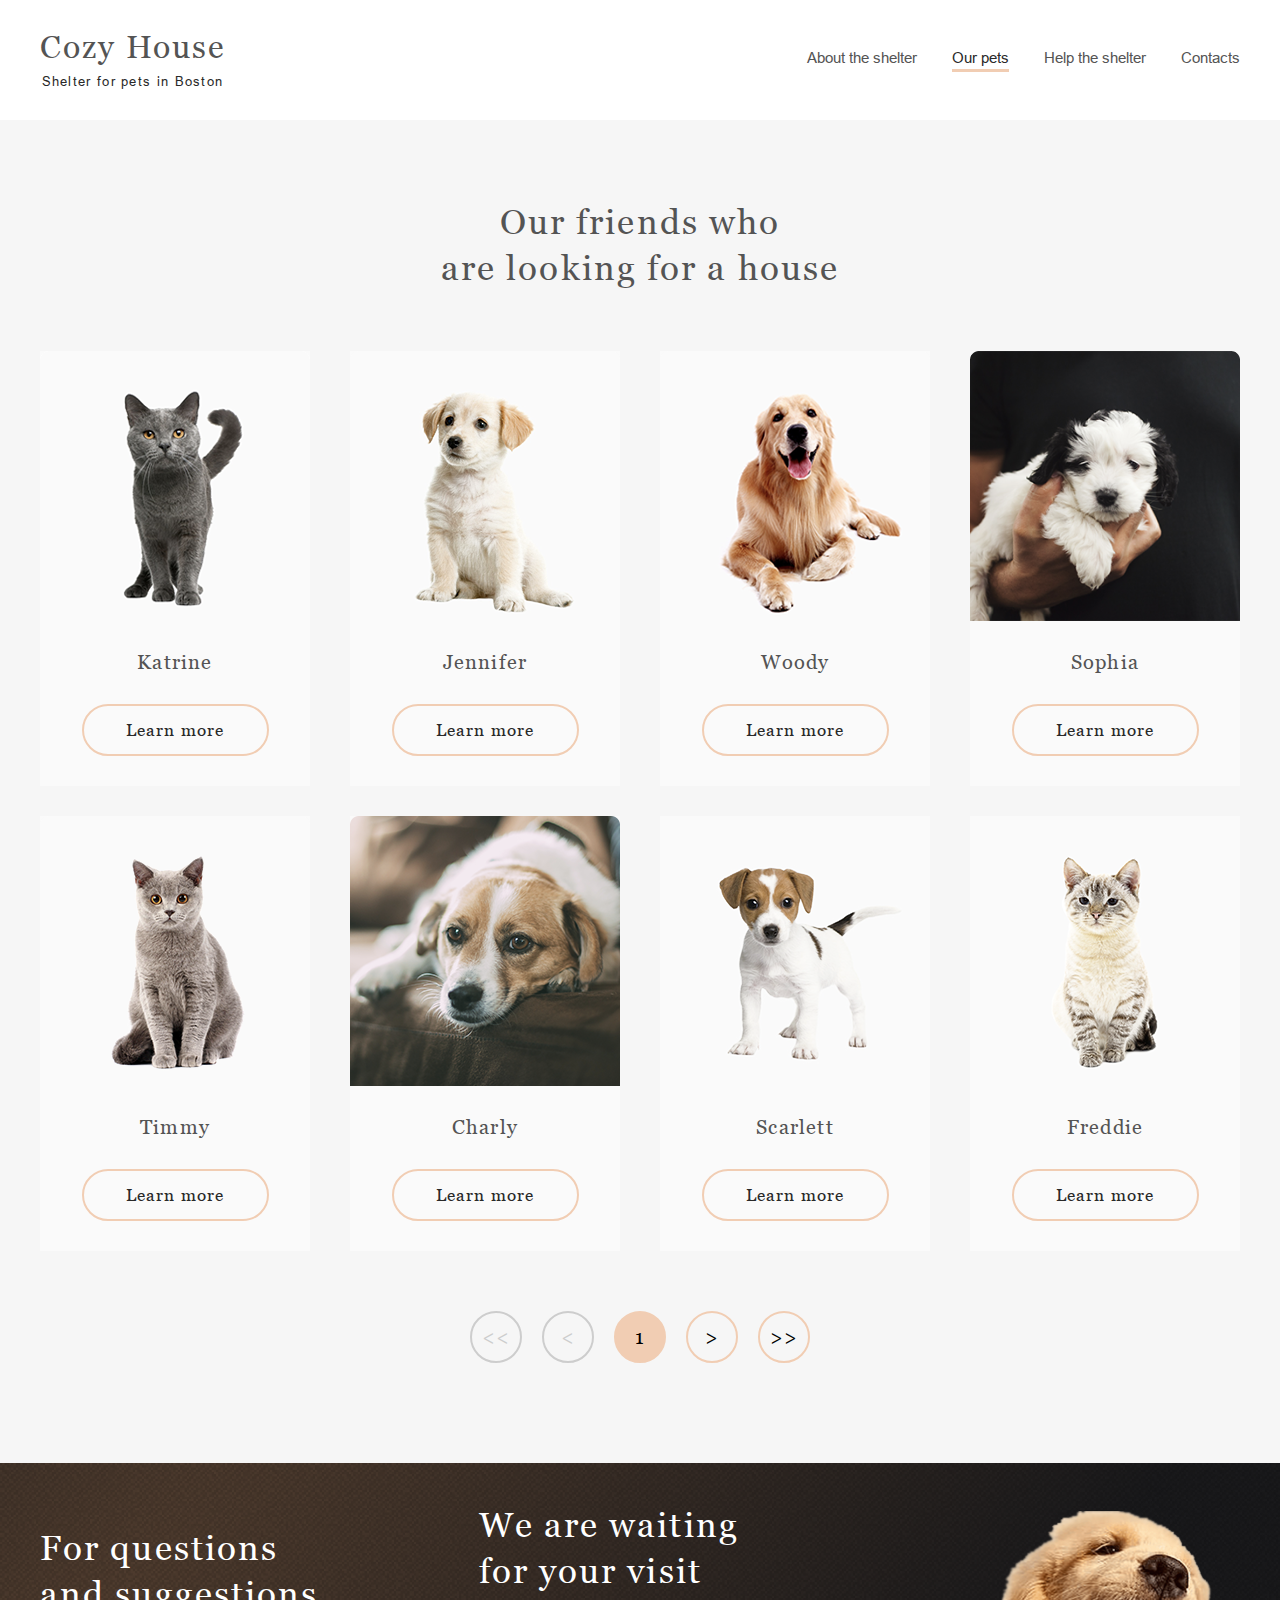
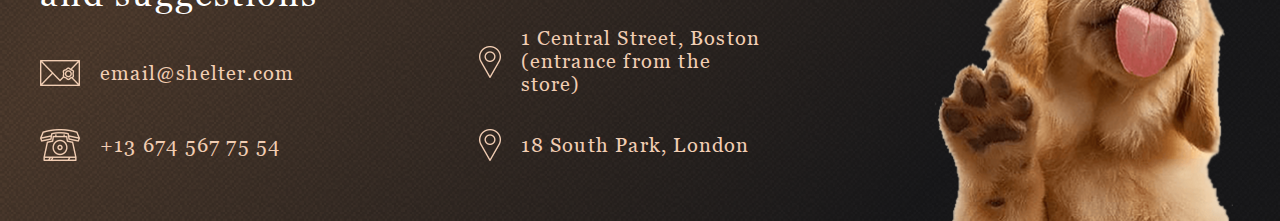
==== commit 661b7d96: "feat: pets page mobile menu add" ====
--- a/pages/pets/index.html
+++ b/pages/pets/index.html
@@ -5,18 +5,21 @@
     <meta http-equiv="X-UA-Compatible" content="IE=edge">
     <meta name="viewport" content="width=device-width, initial-scale=1.0">
     <link href="style.css" rel="stylesheet">
+    <script src="script.js"></script>
     <title>Shelter</title>
 </head>
 <body>
     <header>
-        <div class="logo">
-            <h1><a href="#">Cozy House</a></h1>
-            <p>Shelter for pets in Boston</p>
+        <div id="headerWrapper" class="header-wrapper">
+            <div class="logo">
+                <h1><a href="#">Cozy House</a></h1>
+                <p>Shelter for pets in Boston</p>
+            </div>
+            <nav>
+                <img id="burger" class="burger" src="../../assets/icons/burger-ico.png" alt="burger menu icon">
+                <ul id="main-menu" class="main-menu"><li><a href="../main/index.html">About the shelter</a></li><li><a class="highlited" href="#">Our pets</a></li><li><a href="../main/index.html#help">Help the shelter</a></li><li><a href="#contacts">Contacts</a></li></ul>
+            </nav>
         </div>
-        <nav>
-            <img id="burger" class="burger" src="../../assets/icons/burger-ico.png" alt="burger menu icon">
-            <ul><li><a href="../main/index.html">About the shelter</a></li><li><a class="highlited" href="#">Our pets</a></li><li><a href="../main/index.html#help">Help the shelter</a></li><li><a href="#contacts">Contacts</a></li></ul>
-        </nav>
     </header>
     <main>
         <h3 class="friends-h3">Our friends who<br>are looking for a house</h3>
--- a/pages/pets/style.css
+++ b/pages/pets/style.css
@@ -32,6 +32,10 @@
     list-style-type: none;    
 }
 
+body {
+    overflow-x: hidden;
+}
+
 header, main, footer {
     width: 1280px;
     margin: 0 auto;
@@ -60,11 +64,15 @@
 }
 
 header {
-    height: 120px;
-    padding: 0 40px;
-    display: flex;
+    height: 120px;    
+}
+
+.header-wrapper {
+    display: flex;
+    padding: 30px 40px;
+    width: 100%;
     justify-content: space-between;
-    align-items: center;
+    align-items: center; 
 }
 
 .logo {
@@ -381,13 +389,66 @@
     height: 310px;
 }
 
-@media screen and (max-width: 767px) {
+@media screen and (max-width: 767px) {    
+
     header, main, footer {
         width: 100%;       
     }
 
     header {
+        padding: 0;
+        margin: 0;
+        position: relative;
+    }
+
+    .header-wrapper {
         padding: 30px 10px;
+        width: 100%;
+        display: flex;
+        justify-content: space-between;
+        align-items: center;
+        position: absolute;
+        right: 0;
+        z-index: 2;
+        transition: all 0.5s;
+    }
+
+    .header-wrapper.visible {
+        width: 320px;
+        background-color: white;                    
+    }
+
+    .mobile-menu {
+        width: 320px;
+        height: calc(100vh - 120px);
+        display: flex;
+        flex-direction: column;
+        justify-content: center;
+        position: absolute;
+        right: -320px;
+        top: 120px;
+        z-index: 2;
+        transition: right 0.5s, backgorund-color 0.5s;
+    }
+
+    .mobile-menu.visible {
+        right: 0;
+        background-color: white;
+    }
+
+    .main-menu {
+        flex-direction: column;
+        justify-content: center;
+        align-items: center;
+        row-gap: 40px;
+        margin-bottom: 120px;
+    }
+
+    .main-menu li {
+        display: block;
+        margin: 0;
+        width: 100%;
+        text-align: center;
     }
 
     .burger {
@@ -395,10 +456,58 @@
         width: 30px;
         height: 22px;
         margin: 0 43px;
+        transition: transform 0.5s;
+    }
+
+    .burger.visible {
+        transform: rotate(-90deg);
+    }
+
+    .shutter {
+        width: 100vw;
+        height: 100vh;
+        z-index: 1;
+        background: rgba(41, 41, 41, 0.6);
+        position: fixed;
+        top: 0;
+        left: 0;
+        overflow: hidden;
     }
 
     nav ul {
         display: none;
+    }
+
+    nav li a:link {
+        font-family: var(--font-secondary);
+        font-size: 2rem;
+        font-weight: 400;
+        color: var(--color-dark-l);
+        line-height: 160%;
+    }
+    
+    nav li a:visited {
+        font-family: var(--font-secondary);
+        font-size: 2rem;
+        font-weight: 400;
+        color: var(--color-dark-l);
+        line-height: 160%;
+    }
+    
+    nav li a:hover {
+        font-family: var(--font-secondary);
+        font-size: 2rem;
+        font-weight: 400;
+        color: var(--color-dark-m);
+        line-height: 160%;
+    }
+    
+    nav li a:active {
+        font-family: var(--font-secondary);
+        font-size: 2rem;
+        font-weight: 400;
+        color: var(--color-dark-s);
+        line-height: 160%;
     }
 
     main {
@@ -415,7 +524,7 @@
         margin-bottom: 42px;
     }
 
-    .card:nth-of-type(4), .card:nth-of-type(5), .card:nth-of-type(6), .card:nth-of-type(7), .card:nth-of-type(8) {
+    .card:nth-child(4), .card:nth-child(5), .card:nth-child(6), .card:nth-child(7), .card:nth-child(8) {
         display: none;
     }
 
@@ -461,7 +570,7 @@
         width: 100%;       
     }
 
-    header {
+    .header-wrapper {
         padding: 30px;
     }
 
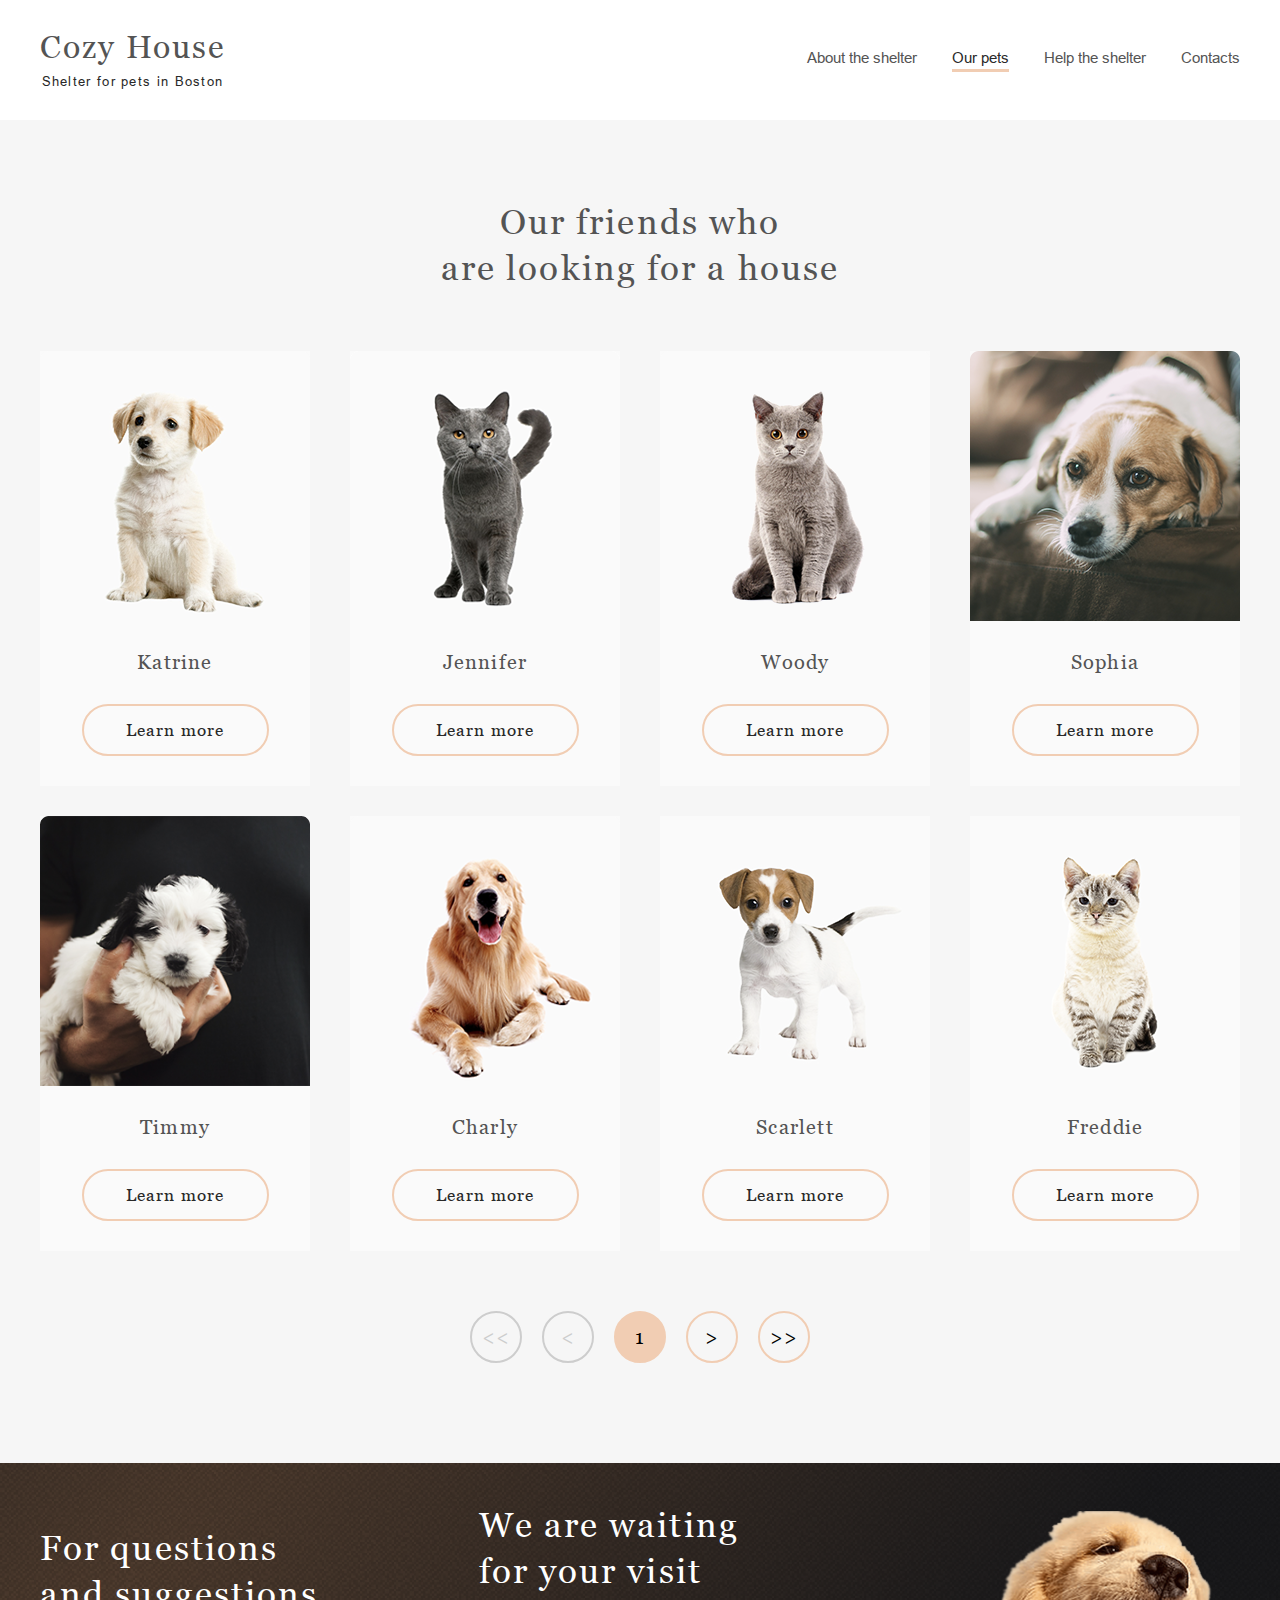
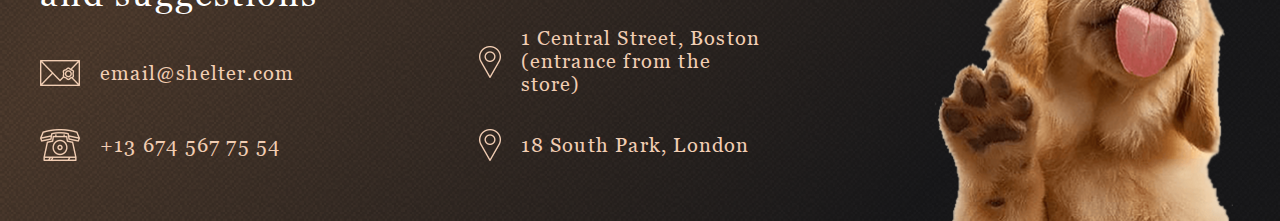
==== commit f4e448a9: "feat: pagination change page add" ====
--- a/pages/pets/index.html
+++ b/pages/pets/index.html
@@ -24,53 +24,40 @@
     <main>
         <h3 class="friends-h3">Our friends who<br>are looking for a house</h3>
         <div class="cards-container">
-            <div class="card">
-                <img src="../../assets/images/pets-katerine.png" alt="Pet photo">
-                <p>Katrine</p>
-                <div class="learn-more-btn">Learn more</div>
-            </div>
-            <div class="card">
-                <img src="../../assets/images/pets-jennifer.png" alt="Pet photo">
-                <p>Jennifer</p>
-                <div class="learn-more-btn">Learn more</div>
-            </div>
-            <div class="card">
-                <img src="../../assets/images/pets-woody.png" alt="Pet photo">
-                <p>Woody</p>
-                <div class="learn-more-btn">Learn more</div>
-            </div>
-            <div class="card">
-                <img src="../../assets/images/pets-sophia.png" alt="Pet photo">
-                <p>Sophia</p>
-                <div class="learn-more-btn">Learn more</div>
-            </div>
-            <div class="card">
-                <img src="../../assets/images/pets-timmy.png" alt="Pet photo">
-                <p>Timmy</p>
-                <div class="learn-more-btn">Learn more</div>
-            </div>
-            <div class="card">
-                <img src="../../assets/images/pets-charly.png" alt="Pet photo">
-                <p>Charly</p>
-                <div class="learn-more-btn">Learn more</div>
-            </div>
-            <div class="card">
-                <img src="../../assets/images/pets-scarlett.png" alt="Pet photo">
-                <p>Scarlett</p>
-                <div class="learn-more-btn">Learn more</div>
-            </div>
-            <div class="card">
-                <img src="../../assets/images/pets-freddie.png" alt="Pet photo">
-                <p>Freddie</p>
-                <div class="learn-more-btn">Learn more</div>
-            </div>
+            <div class="card"><img src="../../assets/images/pets-katrine.png" alt="Pet photo"><p>Katrine</p><div class="learn-more-btn">Learn more</div></div>
+            <div class="card"><img src="../../assets/images/pets-jennifer.png" alt="Pet photo"><p>Jennifer</p><div class="learn-more-btn">Learn more</div></div>
+            <div class="card"><img src="../../assets/images/pets-woody.png" alt="Pet photo"><p>Woody</p><div class="learn-more-btn">Learn more</div></div>
+            <div class="card"><img src="../../assets/images/pets-sophia.png" alt="Pet photo"><p>Sophia</p><div class="learn-more-btn">Learn more</div></div>
+            <div class="card"><img src="../../assets/images/pets-timmy.png" alt="Pet photo"><p>Timmy</p><div class="learn-more-btn">Learn more</div></div>
+            <div class="card"><img src="../../assets/images/pets-charly.png" alt="Pet photo"><p>Charly</p><div class="learn-more-btn">Learn more</div></div>
+            <div class="card"><img src="../../assets/images/pets-scarlett.png" alt="Pet photo"><p>Scarlett</p><div class="learn-more-btn">Learn more</div></div>
+            <div class="card"><img src="../../assets/images/pets-freddie.png" alt="Pet photo"><p>Freddie</p><div class="learn-more-btn">Learn more</div></div>
         </div>
         <div class="buttons-container">
-            <div class="slider-nav-button begining disabled" >&lt;&lt;</div>
-            <div class="slider-nav-button previous disabled" >&lt;</div>
-            <div class="slider-nav-button page-num">1</div>
-            <div class="slider-nav-button next">&gt;</div>
-            <div class="slider-nav-button end">&gt;&gt;</div>
+            <div id="firstBtn" class="slider-nav-button begining disabled" >&lt;&lt;</div>
+            <div id="prvBtn" class="slider-nav-button previous disabled" >&lt;</div>
+            <div id="pageNr" class="slider-nav-button page-num">1</div>
+            <div id="nextBtn" class="slider-nav-button next">&gt;</div>
+            <div id="lastBtn" class="slider-nav-button end">&gt;&gt;</div>
+        </div>
+        <div id="pop-up" class="pop-up">
+            <div id="pop-up-content" class="pop-up-content">
+                <div id="pop-up-close-btn" class="pop-up-close-btn"><div class="cross-wrapper"><div class="cross1"><hr></div><div class="cross2"><hr></div></div></div>
+                <div id="pop-up-img-wrapper" class="pop-up-img-wrapper">
+                    <img id="pop-up-img" class="pop-up-img" alt="Pets image">
+                </div>
+                <div id="pop-up-text-content" class="pop-up-text-content">
+                    <h3 id="pet-name" class="pet-name"></h3>
+                    <h4 id="type-breed" class="type-breed"><span id="type" class="type"></span> - <span id="breed" class="breed"></span></h4>
+                    <h5 id="description" class="description"></h5>
+                    <ul id="pet-details" class="pet-details">
+                        <li id="age" class="age"><span class="age">Age </span><span id="age-value" class="age-value"></span></li>
+                        <li id="inoculations" class="inoculations"><span class="inoculations">Inoculations </span><span id="inoculations-value" class="inoculations-value"></span></li>
+                        <li id="diseases" class="diseases"><span class="diseases">Diseases </span><span id="diseases-value" class="diseases-value"></span></li>
+                        <li id="parasites" class="parasites"><span class="parasites">Parasites </span><span id="parasites-value" class="parasites-value"></span></li>
+                    </ul>
+                </div>
+            </div>
         </div>
     </main>
     <footer>
--- a/pages/pets/style.css
+++ b/pages/pets/style.css
@@ -32,7 +32,8 @@
     list-style-type: none;    
 }
 
-body {
+html, body {
+    position: relative;
     overflow-x: hidden;
 }
 
@@ -263,32 +264,33 @@
     display: flex;
     justify-content: center;
     align-items: center;    
-    border: 2px solid var(--color-dark-s);
+    border: 2px solid var(--color-primary);
     border-radius: 50%;
     font-family: var(--font-primary);
     font-size: 1.25rem;
     line-height: 115%;
     letter-spacing: 0.06em;
     text-align: center;
-    color: var(--color-dark-s);
+    color: black;
     cursor: pointer;
 }
 
 .slider-nav-button:hover {
     background-color: #FFFFFF;
     box-shadow: 0 0 0.5em var(--color-dark-s);
+}
+
+.disabled {
+
+    border: 2px solid var(--color-dark-s);
+    color: var(--color-dark-s);
 }
 
 .disabled:hover {    
     background-color: var(--color-light-l);
     box-shadow: none;
     cursor: not-allowed;
-}
-    
-.page-num, .next, .end {
-    border-color: var(--color-primary);
-    color: black;
-}
+}   
 
 .page-num {
     background-color: var(--color-primary);
@@ -388,6 +390,146 @@
     width: 300px;
     height: 310px;
 }
+
+/*pop-up*/
+
+.pop-up {
+    display: none;
+    justify-content: center;
+    align-items: center;
+    position: fixed;
+    z-index: 4;  
+    left: 0;
+    top: 0;
+    width: 100vw;
+    height: 100vh;
+    overflow-x: hidden;
+    overflow-y: auto;
+    background-color: rgb(0,0,0);
+    background-color: rgba(41, 41, 41, 0.6);
+  }
+  
+  .pop-up-visible {
+      display: flex;
+  }
+  
+  .pop-up-content {
+      display: flex;
+      justify-content: center;
+      align-items: flex-start;
+      position: relative;
+      background-color: var(--color-light-s);
+      border-radius: 9px;
+      width: 900px;
+  }
+  
+  .pop-up-img {
+      width: 500px;
+      height: 500px;
+      display: block;
+  }
+  
+  .pop-up-text-content {
+      display: flex;
+      flex-direction: column;
+      padding: 50px 20px 0 30px;
+  }
+  
+  h3.pet-name {
+      font-family: var(--font-primary);
+      color: black;
+      font-size: 35px;
+      line-height: 130%;
+      letter-spacing: 0.06em;
+      margin-bottom: 10px;
+      text-align: left;
+  }
+  
+  h4.type-breed {
+      font-family: var(--font-primary);
+      font-size: 20px;
+      line-height: 115%;
+      letter-spacing: 0.06em;
+      margin-bottom: 40px;
+  }
+  
+  h5.description {
+      font-family: var(--font-primary);
+      font-size: 20px;
+      line-height: 110%;
+      letter-spacing: 0.06em;
+      margin-bottom: 40px;
+      font-weight: 400;
+  }
+  
+  ul.pet-details {
+      list-style: none;
+  }
+  
+  ul.pet-details li:before {
+      content: "\2022";  /* Add content: \2022 is the CSS Code/unicode for a bullet */
+      color: var(--color-primary); /* Change the color */
+      font-weight: bold; /* If you want it to be bold */
+      display: inline-block; /* Needed to add space between the bullet and the text */
+      width: 1em; /* Also needed for space (tweak if needed) */
+      margin-left: -1em; /* Also needed for space (tweak if needed) */
+  }
+  
+  ul.pet-details li {
+      font-family: 'Georgia';
+      font-style: normal;
+      font-weight: 700;
+      font-size: 15px;
+      line-height: 110%;
+      letter-spacing: 0.06em;
+      margin-bottom: 11px;
+  }
+  
+  span.age, span.inoculations, span.diseases, span.parasites {
+      font-weight: bold;
+  }
+  
+  .pop-up-close-btn {
+      display: flex;
+      justify-content: center;
+      align-items: center;    
+      position: absolute;
+      right: -43px;
+      top: -52px;
+      width: 52px;
+      height: 52px;
+      border-radius: 50%;
+      border: 2px solid var(--color-primary);
+  }
+  
+  .cross-wrapper {
+      margin-top: 1px;
+     width: 14px;
+     height: 14px;
+     position: relative;
+     transform: rotate(45deg);
+  }
+  
+  .cross1 {
+      position: absolute;
+      width: 12px;
+      height: 12px;
+      top: calc(50% - 2px)
+  }
+  
+  .cross2 {
+      position: absolute;    
+      width: 12px;
+      height: 12px;
+      right: 50%;
+      transform: rotate(90deg);
+  }
+  
+  hr {
+      border: 1px solid var(--color-dark-3xl);
+  }
+  
+  /*pop-up*/
 
 @media screen and (max-width: 767px) {    
 
@@ -562,6 +704,120 @@
         height: 269px;
     }
 
+    /*pop-up*/
+
+    .pop-up {
+        display: none;
+        justify-content: center;
+        align-items: center;
+        position: fixed;
+        z-index: 4;        
+        left: 0;
+        top: 0;
+        width: 100vw;
+        height: 100vh;
+        overflow-x: hidden;
+        overflow-y: auto;
+        background-color: rgb(0,0,0);
+        background-color: rgba(41, 41, 41, 0.6);
+      }
+      
+      .pop-up-visible {
+          display: flex;
+      }
+      
+      .pop-up-content {
+          width: 240px;
+          display: flex;
+          justify-content: center;
+          align-items: flex-start;
+          position: relative;
+          background-color: var(--color-light-s);
+          border-radius: 9px;          
+      }
+      
+      .pop-up-img-wrapper {
+        display: none;
+      }
+      
+      .pop-up-text-content {          
+          display: flex;
+          flex-direction: column;
+          padding: 10px 10px 0 10px;
+      }
+      
+      h3.pet-name {
+          font-size: 35px;
+          margin-bottom: 10px;
+      }
+
+      h4.type-breed {
+          margin-bottom: 20px;
+      }
+            
+      h5.description {          
+          font-size: 13px;          
+          margin-bottom: 40px;
+          font-weight: 400;
+          margin-bottom: 24px;
+      }
+      
+      ul.pet-details {
+          list-style: none;
+          margin-bottom: 5px;
+      }     
+            
+      ul.pet-details li {
+          margin-bottom: 6px;
+          padding-left: 1rem;
+      }
+      
+      span.age, span.inoculations, span.diseases, span.parasites {
+          font-weight: bold;
+      }
+      
+      .pop-up-close-btn {
+          display: flex;
+          justify-content: center;
+          align-items: center;    
+          position: absolute;
+          right: -26px;
+          top: -52px;
+          width: 52px;
+          height: 52px;
+          border-radius: 50%;
+          border: 2px solid var(--color-primary);
+      }
+      
+      .cross-wrapper {
+          margin-top: 1px;
+         width: 14px;
+         height: 14px;
+         position: relative;
+         transform: rotate(45deg);
+      }
+      
+      .cross1 {
+          position: absolute;
+          width: 12px;
+          height: 12px;
+          top: calc(50% - 2px)
+      }
+      
+      .cross2 {
+          position: absolute;    
+          width: 12px;
+          height: 12px;
+          right: 50%;
+          transform: rotate(90deg);
+      }
+      
+      hr {
+          border: 1px solid var(--color-dark-3xl);
+      }
+
+    /*pop-up*/
+
 }
 
 
@@ -606,4 +862,145 @@
         margin-bottom: 65px;
     }
 
+       /*pop-up*/
+
+.pop-up {
+    display: none;
+    justify-content: center;
+    align-items: center;
+    position: fixed;
+    z-index: 4;    
+    left: 0;
+    top: 0;
+    width: 100vw;
+    height: 100vh;
+    overflow-x: hidden;
+    overflow-y: auto;
+    background-color: rgb(0,0,0);
+    background-color: rgba(41, 41, 41, 0.6);
+  }
+  
+  .pop-up-visible {
+      display: flex;
+  }
+  
+  .pop-up-content {
+      display: flex;
+      justify-content: center;
+      align-items: flex-start;
+      position: relative;
+      background-color: var(--color-light-s);
+      border-radius: 9px;
+      width: 630px;
+  }
+  
+  .pop-up-img {
+      width: 350px;
+      height: 350px;
+      display: block;
+  }
+  
+  .pop-up-text-content {
+      display: flex;
+      flex-direction: column;
+      padding: 10px;
+  }
+  
+  h3.pet-name {
+      font-family: var(--font-primary);
+      color: black;
+      font-size: 35px;
+      line-height: 130%;
+      letter-spacing: 0.06em;
+      margin-bottom: 10px;
+      text-align: left;
+  }
+  
+  h4.type-breed {
+      font-family: var(--font-primary);
+      font-size: 20px;
+      line-height: 115%;
+      letter-spacing: 0.06em;
+      margin-bottom: 20px;
+  }
+  
+  h5.description {
+      font-family: var(--font-primary);
+      font-size: 13px;
+      line-height: 110%;
+      letter-spacing: 0.06em;
+      margin-bottom: 20px;
+      font-weight: 400;
+  }
+  
+  ul.pet-details {
+      list-style: none;
+  }
+  
+  ul.pet-details li:before {
+      content: "\2022";  /* Add content: \2022 is the CSS Code/unicode for a bullet */
+      color: var(--color-primary); /* Change the color */
+      font-weight: bold; /* If you want it to be bold */
+      display: inline-block; /* Needed to add space between the bullet and the text */
+      width: 1em; /* Also needed for space (tweak if needed) */
+      margin-left: -1em; /* Also needed for space (tweak if needed) */
+  }
+  
+  ul.pet-details li {
+      font-family: 'Georgia';
+      font-style: normal;
+      font-weight: 700;
+      font-size: 15px;
+      line-height: 110%;
+      letter-spacing: 0.06em;
+      margin-bottom: 6px;
+      padding-left: 1em;
+  }
+  
+  span.age, span.inoculations, span.diseases, span.parasites {
+      font-weight: bold;
+  }
+  
+  .pop-up-close-btn {
+      display: flex;
+      justify-content: center;
+      align-items: center;    
+      position: absolute;
+      right: -43px;
+      top: -52px;
+      width: 52px;
+      height: 52px;
+      border-radius: 50%;
+      border: 2px solid var(--color-primary);
+  }
+  
+  .cross-wrapper {
+      margin-top: 1px;
+     width: 14px;
+     height: 14px;
+     position: relative;
+     transform: rotate(45deg);
+  }
+  
+  .cross1 {
+      position: absolute;
+      width: 12px;
+      height: 12px;
+      top: calc(50% - 2px)
+  }
+  
+  .cross2 {
+      position: absolute;    
+      width: 12px;
+      height: 12px;
+      right: 50%;
+      transform: rotate(90deg);
+  }
+  
+  hr {
+      border: 1px solid var(--color-dark-3xl);
+  }
+  
+  /*pop-up*/
+
 }